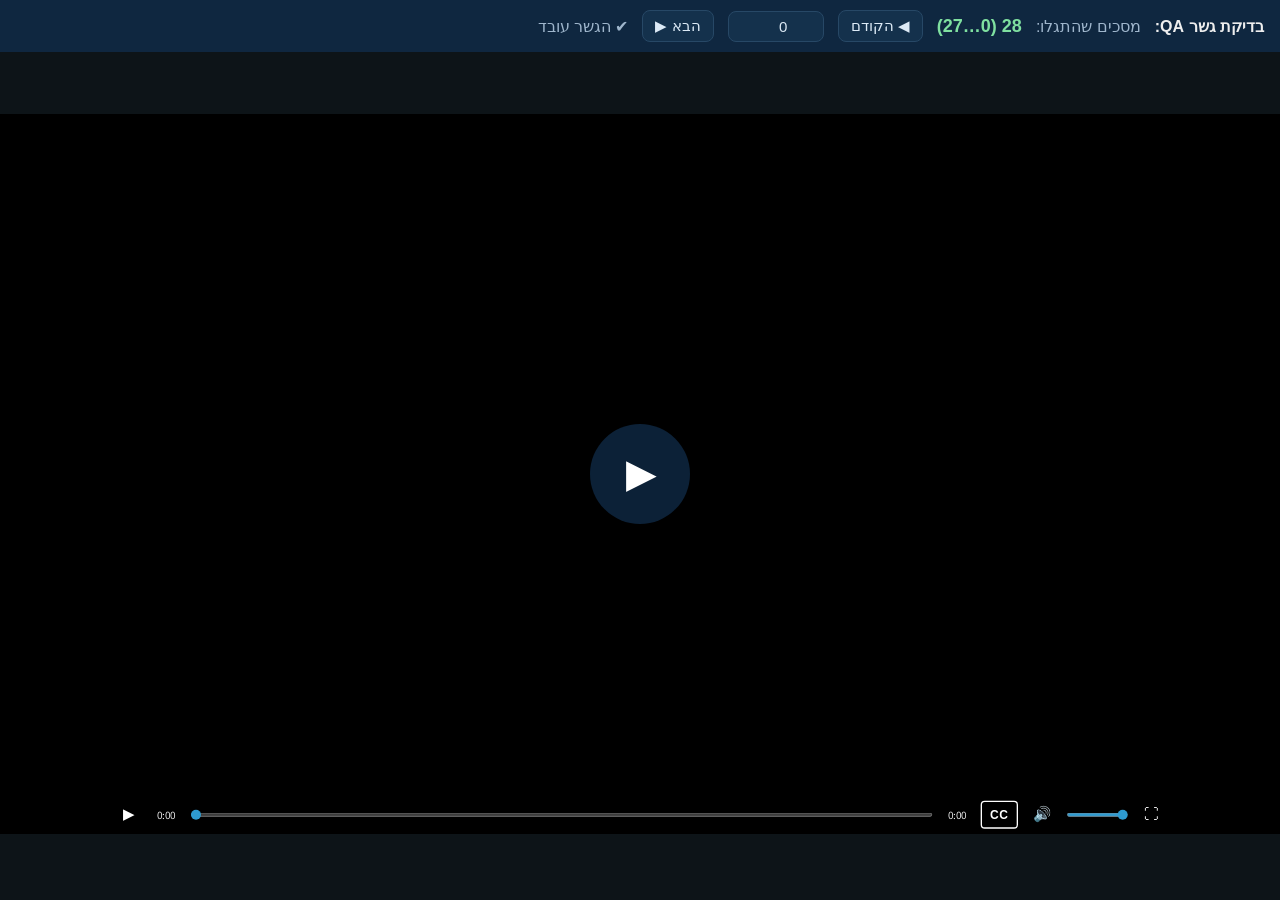
==== index_dev.html @ d64f4a9e "Add DEV_READY/DEV_GOTO QA bridge" ====
<!DOCTYPE html>
<html lang="he" dir="rtl">
<head>
<meta charset="UTF-8">
<title>DEV · בדיקת גשר QA (DEV_READY / DEV_GOTO)</title>
<style>
  html,body{margin:0;height:100%;font-family:Assistant,Arial,sans-serif;background:#0d1418;color:#eee;}
  .bar{display:flex;align-items:center;gap:14px;padding:10px 16px;background:#0f2740;}
  .bar b{font-size:16px;} .bar span{color:#9fb6cc;}
  button,input{font-size:15px;padding:6px 12px;border-radius:8px;border:1px solid #274866;background:#14314c;color:#dceaf6;cursor:pointer;}
  input{width:70px;text-align:center;}
  #total{font-size:18px;color:#7fe0a0;font-weight:700;}
  iframe{width:100%;height:calc(100vh - 56px);border:0;background:#000;}
</style>
</head>
<body>
  <div class="bar">
    <b>בדיקת גשר QA:</b>
    <span>מסכים שהתגלו:</span> <span id="total">— (ממתין ל-DEV_READY…)</span>
    <button id="prev">◀ הקודם</button>
    <input id="scr" type="number" min="0" value="0">
    <button id="next">הבא ▶</button>
    <span id="note"></span>
  </div>
  <iframe id="frame" src="index.html"></iframe>
<script>
  'use strict';
  var frame = document.getElementById('frame');
  var totalEl = document.getElementById('total');
  var scr = document.getElementById('scr');
  var note = document.getElementById('note');
  var TOTAL = 0, cur = 0;

  // receive the screen count from the lomda's main.js (DEV_READY handshake)
  window.addEventListener('message', function (e) {
    var d = e && e.data || {};
    if (d.type === 'DEV_READY') {
      TOTAL = d.total || 0;
      totalEl.textContent = TOTAL + '  (0…' + (TOTAL - 1) + ')';
      scr.max = TOTAL - 1;
      note.textContent = TOTAL ? '✔ הגשר עובד' : '';
    }
  });
  function go(n){
    if (TOTAL) n = Math.max(0, Math.min(TOTAL - 1, n));
    cur = n; scr.value = n;
    frame.contentWindow.postMessage({ type: 'DEV_GOTO', screen: n }, '*');
  }
  document.getElementById('prev').onclick = function(){ go(cur - 1); };
  document.getElementById('next').onclick = function(){ go(cur + 1); };
  scr.onchange = function(){ go(parseInt(scr.value,10) || 0); };
</script>
</body>
</html>
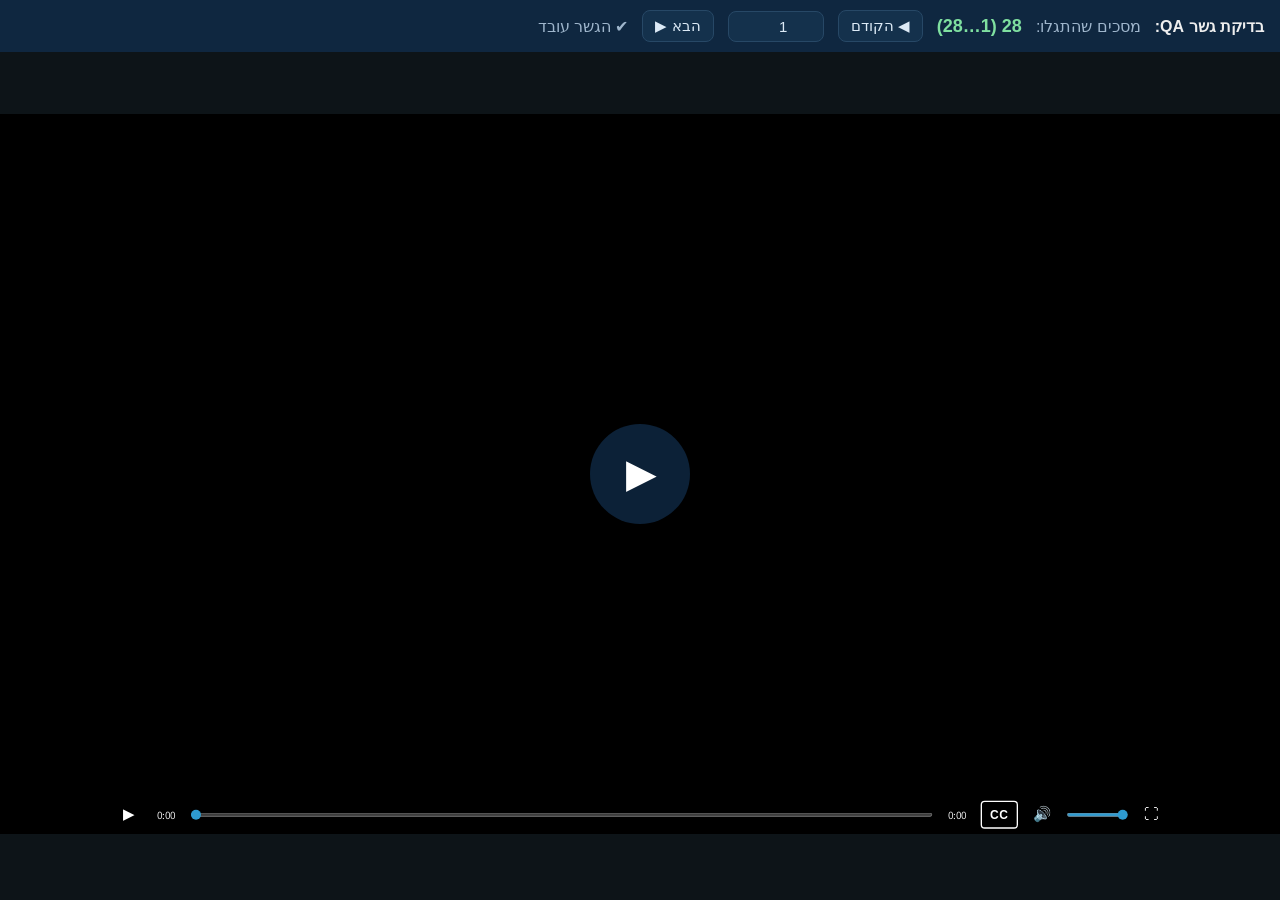
==== commit 7fd06a2b: "globals exposed" ====
--- a/index_dev.html
+++ b/index_dev.html
@@ -18,7 +18,7 @@
     <b>בדיקת גשר QA:</b>
     <span>מסכים שהתגלו:</span> <span id="total">— (ממתין ל-DEV_READY…)</span>
     <button id="prev">◀ הקודם</button>
-    <input id="scr" type="number" min="0" value="0">
+    <input id="scr" type="number" min="1" value="1">
     <button id="next">הבא ▶</button>
     <span id="note"></span>
   </div>
@@ -29,20 +29,20 @@
   var totalEl = document.getElementById('total');
   var scr = document.getElementById('scr');
   var note = document.getElementById('note');
-  var TOTAL = 0, cur = 0;
+  var TOTAL = 0, cur = 1;
 
   // receive the screen count from the lomda's main.js (DEV_READY handshake)
   window.addEventListener('message', function (e) {
     var d = e && e.data || {};
     if (d.type === 'DEV_READY') {
       TOTAL = d.total || 0;
-      totalEl.textContent = TOTAL + '  (0…' + (TOTAL - 1) + ')';
-      scr.max = TOTAL - 1;
+      totalEl.textContent = TOTAL + '  (1…' + TOTAL + ')';
+      scr.max = TOTAL;
       note.textContent = TOTAL ? '✔ הגשר עובד' : '';
     }
   });
   function go(n){
-    if (TOTAL) n = Math.max(0, Math.min(TOTAL - 1, n));
+    if (TOTAL) n = Math.max(1, Math.min(TOTAL, n));
     cur = n; scr.value = n;
     frame.contentWindow.postMessage({ type: 'DEV_GOTO', screen: n }, '*');
   }
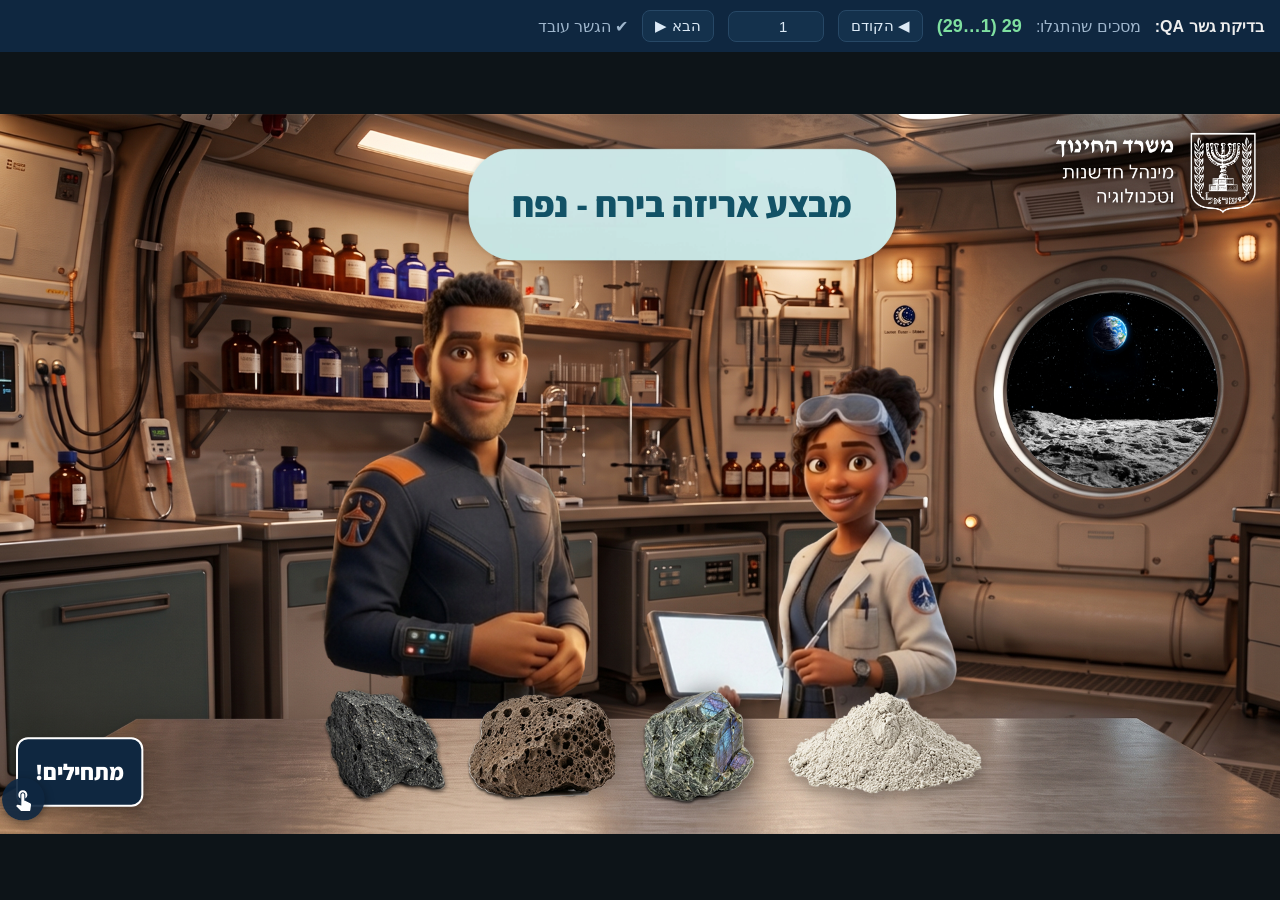
==== commit 0a02a1ab: "qa2" ====
--- a/index_dev.html
+++ b/index_dev.html
@@ -22,10 +22,11 @@
     <button id="next">הבא ▶</button>
     <span id="note"></span>
   </div>
-  <iframe id="frame" src="index.html"></iframe>
+  <iframe id="frame" src=""></iframe>
 <script>
   'use strict';
   var frame = document.getElementById('frame');
+  frame.src = 'index.html?v=' + Date.now(); // always bust cache so edits show up immediately
   var totalEl = document.getElementById('total');
   var scr = document.getElementById('scr');
   var note = document.getElementById('note');
